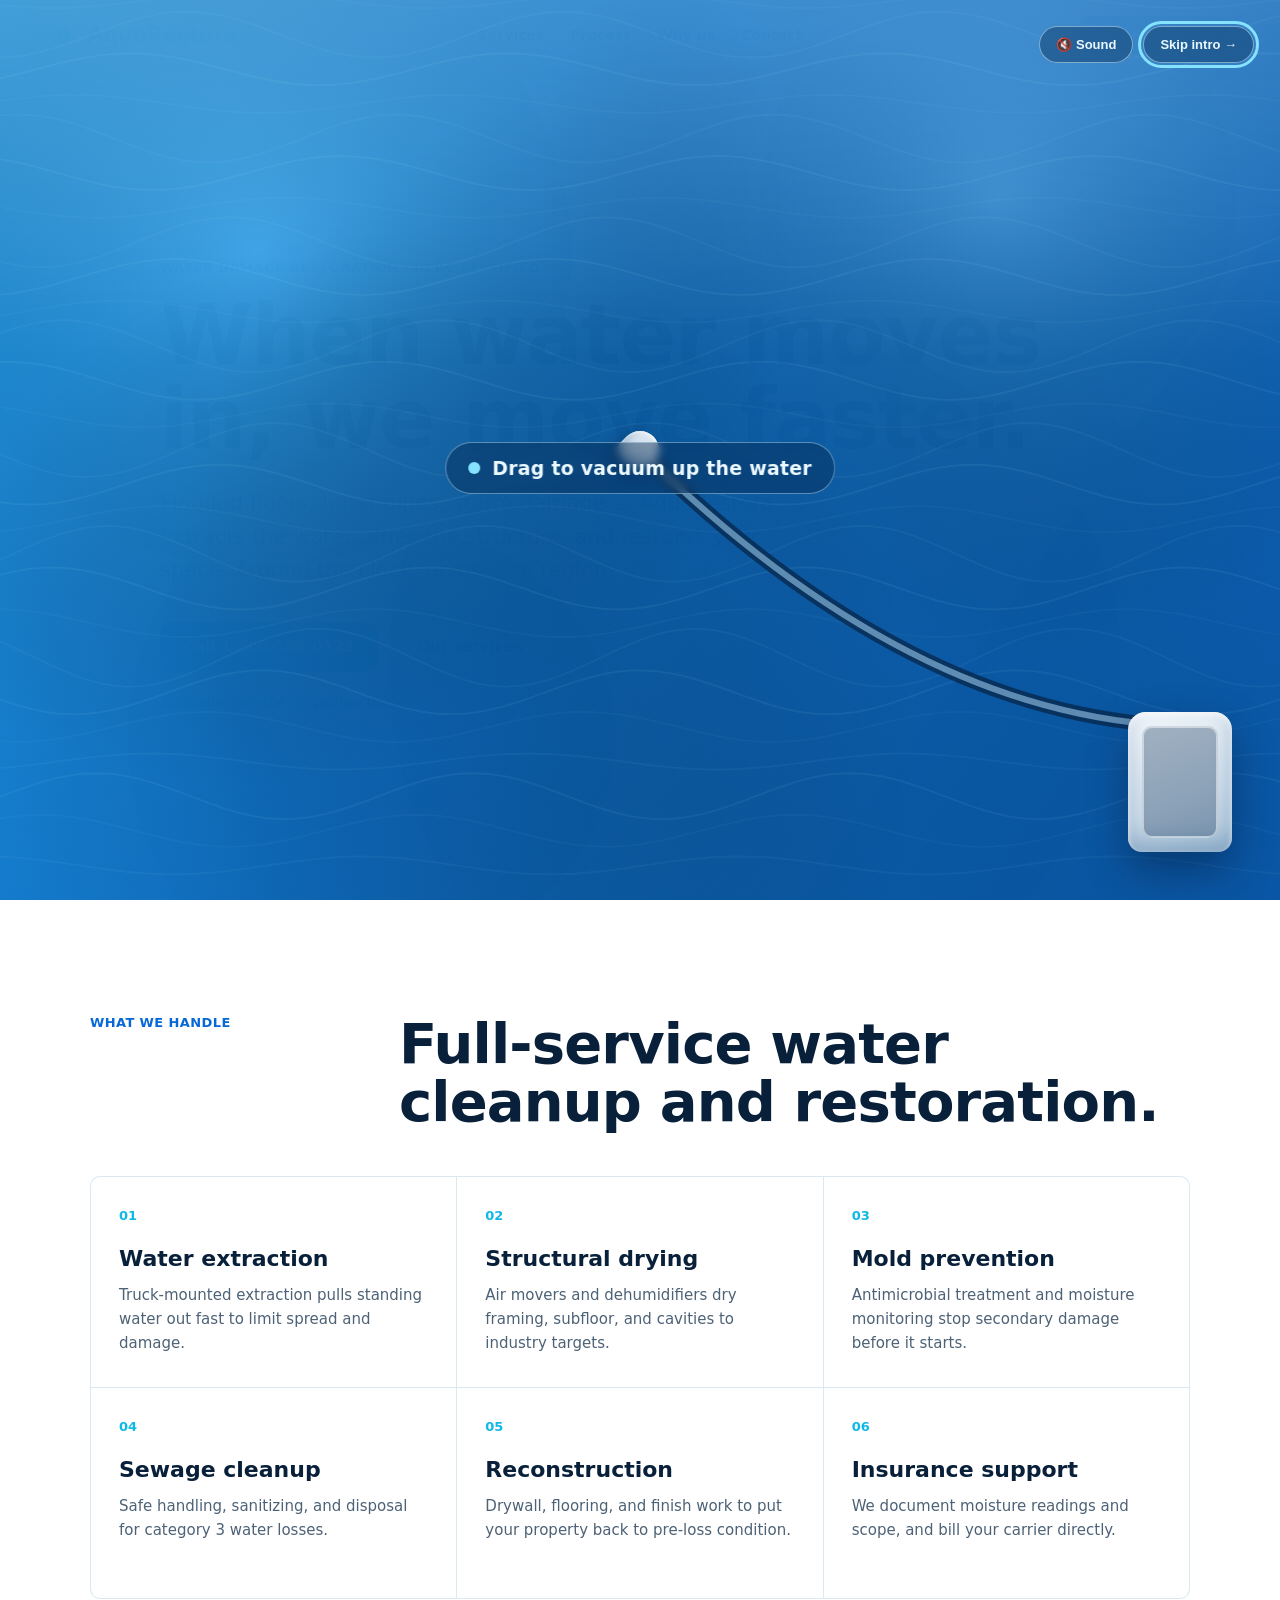
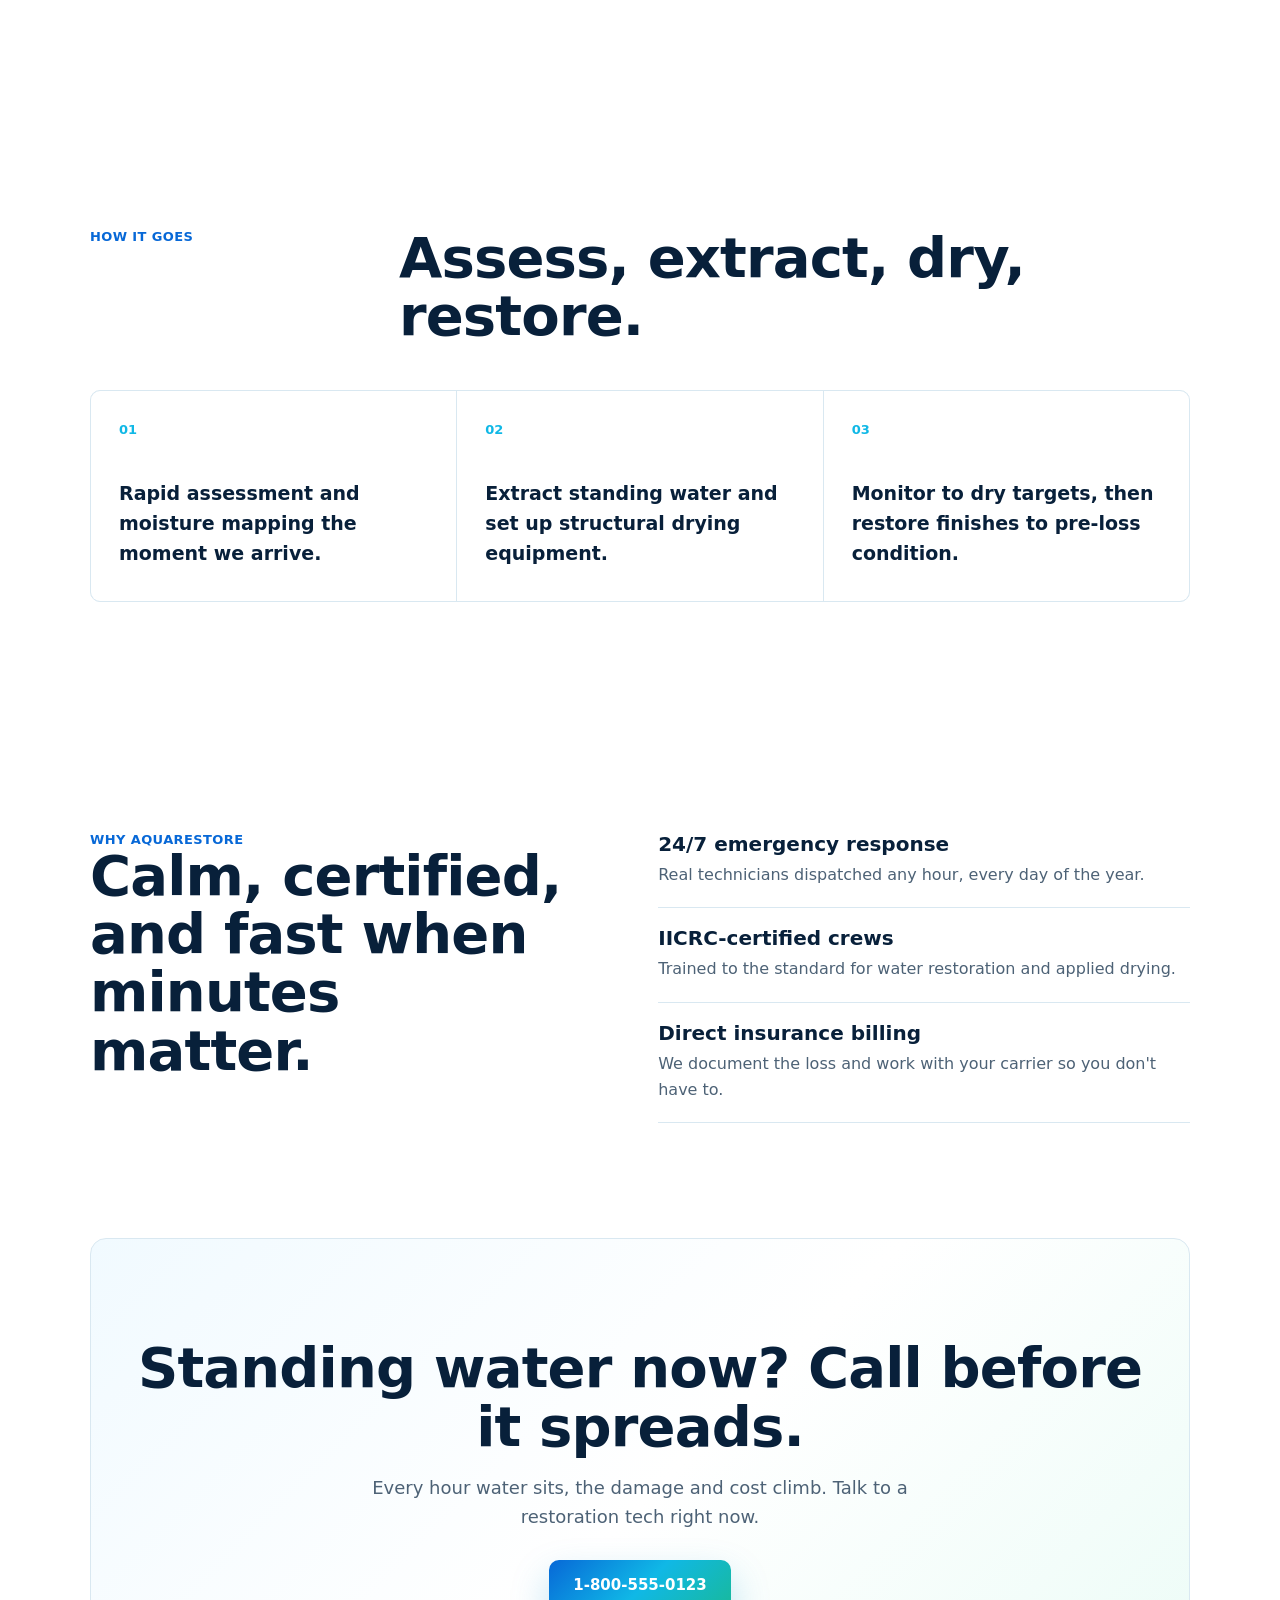
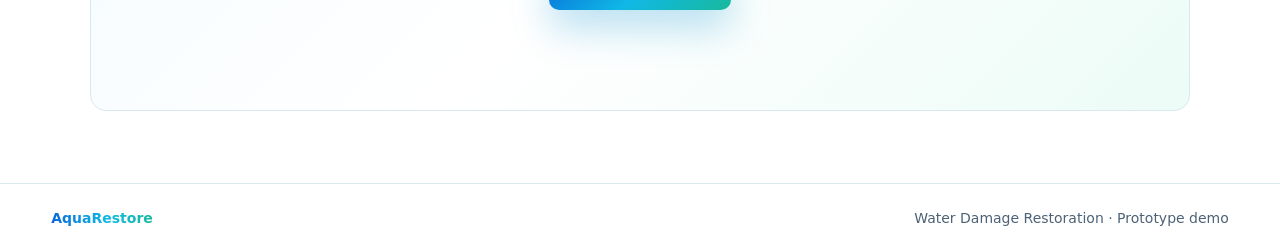
==== prototype/demo.html @ d10b23fa "Add vacuum water-suck intro gate prototype Standalone full-page intro gate for a water restoration s" ====
<!doctype html>
<html lang="en">
  <head>
    <meta charset="utf-8" />
    <meta name="viewport" content="width=device-width, initial-scale=1, viewport-fit=cover" />
    <meta name="description" content="Prototype: drag a wet/dry vacuum to suck the floodwater off the screen and reveal the AquaRestore water damage restoration site." />
    <title>AquaRestore — Vacuum Intro Gate Prototype</title>
    <link rel="icon" href="data:image/svg+xml,%3Csvg xmlns='http://www.w3.org/2000/svg' viewBox='0 0 24 24'%3E%3Cpath d='M12 2.4c4 5 6.6 8.2 6.6 11.4a6.6 6.6 0 0 1-13.2 0C5.4 10.6 8 7.4 12 2.4Z' fill='%2310b8e6'/%3E%3C/svg%3E" />
    <link rel="stylesheet" href="demo.css" />
    <script defer src="demo.js"></script>
  </head>
  <body>
    <!-- ===== Real (dummy) restoration site — always in the DOM beneath the gate ===== -->
    <main class="site" id="site-top">
      <header class="site-header">
        <a class="brand" href="#site-top" aria-label="AquaRestore home">
          <span class="brand-mark" aria-hidden="true">
            <svg viewBox="0 0 24 24" width="26" height="26" role="img" aria-hidden="true">
              <path d="M12 2.4c4 5 6.6 8.2 6.6 11.4a6.6 6.6 0 0 1-13.2 0C5.4 10.6 8 7.4 12 2.4Z" fill="currentColor" />
            </svg>
          </span>
          <span class="brand-name">AquaRestore</span>
        </a>
        <nav aria-label="Primary">
          <a href="#services">Services</a>
          <a href="#process">Process</a>
          <a href="#why">Why us</a>
          <a href="#contact">Contact</a>
        </nav>
        <a class="nav-cta" href="tel:+18005550123">24/7 Emergency</a>
      </header>

      <section class="hero">
        <div class="hero-inner">
          <p class="eyebrow">Water Damage Restoration · IICRC Certified</p>
          <h1>When water moves in, we move faster.</h1>
          <p class="lede">
            Flooded floors, burst pipes, storm damage — AquaRestore extracts the water,
            dries the structure, and restores your space. Around the clock, across the region.
          </p>
          <div class="hero-actions">
            <a class="button primary" href="tel:+18005550123">Call 1-800-555-0123</a>
            <a class="button secondary" href="#services">Our services</a>
          </div>
          <p class="hero-note">Average on-site response under 60 minutes.</p>
        </div>
      </section>

      <section class="section services" id="services">
        <div class="section-heading">
          <p class="section-label">What we handle</p>
          <h2>Full-service water cleanup and restoration.</h2>
        </div>
        <div class="card-grid">
          <article class="card"><span>01</span><h3>Water extraction</h3><p>Truck-mounted extraction pulls standing water out fast to limit spread and damage.</p></article>
          <article class="card"><span>02</span><h3>Structural drying</h3><p>Air movers and dehumidifiers dry framing, subfloor, and cavities to industry targets.</p></article>
          <article class="card"><span>03</span><h3>Mold prevention</h3><p>Antimicrobial treatment and moisture monitoring stop secondary damage before it starts.</p></article>
          <article class="card"><span>04</span><h3>Sewage cleanup</h3><p>Safe handling, sanitizing, and disposal for category 3 water losses.</p></article>
          <article class="card"><span>05</span><h3>Reconstruction</h3><p>Drywall, flooring, and finish work to put your property back to pre-loss condition.</p></article>
          <article class="card"><span>06</span><h3>Insurance support</h3><p>We document moisture readings and scope, and bill your carrier directly.</p></article>
        </div>
      </section>

      <section class="section process" id="process">
        <div class="section-heading">
          <p class="section-label">How it goes</p>
          <h2>Assess, extract, dry, restore.</h2>
        </div>
        <div class="card-grid three">
          <article class="card"><span>01</span><p>Rapid assessment and moisture mapping the moment we arrive.</p></article>
          <article class="card"><span>02</span><p>Extract standing water and set up structural drying equipment.</p></article>
          <article class="card"><span>03</span><p>Monitor to dry targets, then restore finishes to pre-loss condition.</p></article>
        </div>
      </section>

      <section class="section why" id="why">
        <div class="why-inner">
          <div>
            <p class="section-label">Why AquaRestore</p>
            <h2>Calm, certified, and fast when minutes matter.</h2>
          </div>
          <div class="why-list">
            <article><strong>24/7 emergency response</strong><span>Real technicians dispatched any hour, every day of the year.</span></article>
            <article><strong>IICRC-certified crews</strong><span>Trained to the standard for water restoration and applied drying.</span></article>
            <article><strong>Direct insurance billing</strong><span>We document the loss and work with your carrier so you don't have to.</span></article>
          </div>
        </div>
      </section>

      <section class="contact" id="contact">
        <h2>Standing water now? Call before it spreads.</h2>
        <p>Every hour water sits, the damage and cost climb. Talk to a restoration tech right now.</p>
        <a class="button primary" href="tel:+18005550123">1-800-555-0123</a>
      </section>

      <footer class="site-footer">
        <span class="brand-name">AquaRestore</span>
        <span>Water Damage Restoration · Prototype demo</span>
      </footer>
    </main>

    <!-- ===== The intro gate (decorative overlay). Built/managed by demo.js ===== -->
    <div class="gate" data-gate hidden>
      <canvas class="gate-canvas" data-water aria-hidden="true"></canvas>

      <div class="gate-vacuum" data-vacuum aria-hidden="true">
        <div class="vacuum-body">
          <div class="vacuum-tank" data-gauge>
            <span class="vacuum-fill" data-gauge-fill></span>
          </div>
        </div>
      </div>

      <div class="gate-nozzle" data-nozzle aria-hidden="true">
        <span class="nozzle-head"></span>
        <span class="nozzle-glow"></span>
      </div>

      <div class="gate-hint" data-hint aria-hidden="true">
        <span class="hint-pulse"></span>
        Drag to vacuum up the water
      </div>

      <div class="gate-controls">
        <button class="gate-sound" data-sound type="button" aria-pressed="false" aria-label="Enable suction sound">
          <span data-sound-label>🔇 Sound</span>
        </button>
        <button class="gate-skip" data-skip type="button" aria-label="Skip intro and view site">
          Skip intro →
        </button>
      </div>
    </div>
  </body>
</html>
---- prototype/demo.css ----
:root {
  --white: #ffffff;
  --paper: #f5fbfe;
  --ink: #08203a;
  --muted: #4d6276;
  --line: #d9e8f1;
  --blue: #0768d7;
  --cyan: #10b8e6;
  --teal: #18b99b;
  --deep: #053a7c;
  --radius: 10px;
  font-family: Inter, ui-sans-serif, system-ui, -apple-system, BlinkMacSystemFont, "Segoe UI", sans-serif;
}

* {
  box-sizing: border-box;
}

html {
  scroll-behavior: smooth;
}

body {
  margin: 0;
  color: var(--ink);
  background: var(--white);
}

/* When the gate is active, lock the page so the canvas owns all gestures. */
body.gate-active {
  overflow: hidden;
  touch-action: none;
}

/* The H1 is focused programmatically on reveal for screen readers; don't paint
   a focus ring for that (only keyboard users get :focus-visible elsewhere). */
h1[tabindex]:focus {
  outline: none;
}

a {
  color: inherit;
  text-decoration: none;
}

/* ============================ Dummy restoration site ============================ */
.site-header {
  position: sticky;
  top: 0;
  z-index: 10;
  display: grid;
  grid-template-columns: 1fr auto 1fr;
  align-items: center;
  gap: 24px;
  padding: 16px clamp(20px, 4vw, 56px);
  background: rgba(255, 255, 255, 0.9);
  border-bottom: 1px solid var(--line);
  backdrop-filter: blur(16px);
}

.brand {
  display: inline-flex;
  align-items: center;
  gap: 10px;
  width: max-content;
  color: var(--deep);
  font-weight: 820;
  font-size: 21px;
  letter-spacing: -0.01em;
}

.brand-mark {
  display: inline-flex;
  color: var(--cyan);
}

.brand-name {
  background: linear-gradient(90deg, var(--blue), var(--cyan) 55%, var(--teal));
  background-clip: text;
  -webkit-background-clip: text;
  color: transparent;
}

nav {
  display: flex;
  justify-content: center;
  gap: 26px;
  color: #2a3e54;
  font-size: 14px;
  font-weight: 650;
}

nav a {
  position: relative;
  padding: 6px 0;
}

nav a::after {
  position: absolute;
  left: 0;
  bottom: 0;
  width: 100%;
  height: 2px;
  content: "";
  background: linear-gradient(90deg, var(--blue), var(--teal));
  transform: scaleX(0);
  transform-origin: left;
  transition: transform 180ms ease;
}

nav a:hover::after {
  transform: scaleX(1);
}

.nav-cta {
  justify-self: end;
  padding: 11px 16px;
  color: var(--white);
  background: linear-gradient(135deg, var(--blue), var(--teal));
  border-radius: var(--radius);
  font-size: 13px;
  font-weight: 760;
}

.hero {
  min-height: calc(100svh - 70px);
  display: flex;
  align-items: center;
  padding: 60px clamp(20px, 4vw, 56px);
  background:
    radial-gradient(circle at 86% 14%, rgba(16, 184, 230, 0.18), transparent 30%),
    radial-gradient(circle at 6% 90%, rgba(24, 185, 155, 0.14), transparent 34%),
    linear-gradient(135deg, #ffffff 0%, #ffffff 52%, #eafaff 100%);
}

.hero-inner {
  width: min(960px, 100%);
  margin: 0 auto;
}

.eyebrow {
  margin: 0 0 18px;
  color: var(--blue);
  font-size: 13px;
  font-weight: 820;
  letter-spacing: 0.04em;
  text-transform: uppercase;
}

.hero h1 {
  margin: 0;
  font-size: clamp(40px, 7vw, 84px);
  line-height: 1.0;
  letter-spacing: -0.02em;
}

.lede {
  max-width: 660px;
  margin: 26px 0 0;
  color: var(--muted);
  font-size: clamp(17px, 2.2vw, 21px);
  line-height: 1.6;
}

.hero-actions {
  display: flex;
  flex-wrap: wrap;
  gap: 14px;
  margin-top: 34px;
}

.hero-note {
  margin: 22px 0 0;
  color: var(--teal);
  font-size: 14px;
  font-weight: 760;
}

.button {
  display: inline-flex;
  align-items: center;
  justify-content: center;
  min-height: 50px;
  padding: 14px 24px;
  border-radius: var(--radius);
  font-size: 15px;
  font-weight: 780;
  transition: transform 180ms ease, box-shadow 180ms ease;
}

.button:hover {
  transform: translateY(-2px);
}

.button.primary {
  color: var(--white);
  background: linear-gradient(135deg, var(--blue), var(--cyan) 52%, var(--teal));
  box-shadow: 0 18px 38px rgba(12, 145, 208, 0.28);
}

.button.secondary {
  color: var(--deep);
  background: var(--white);
  border: 1px solid var(--line);
}

.section {
  width: min(1100px, calc(100% - 40px));
  margin: 0 auto;
  padding: clamp(70px, 9vw, 120px) 0;
}

.section-heading {
  display: grid;
  grid-template-columns: 0.34fr 1fr;
  gap: 40px;
  align-items: start;
  margin-bottom: 44px;
}

.section-label {
  margin: 0;
  color: var(--blue);
  font-size: 13px;
  font-weight: 820;
  text-transform: uppercase;
  letter-spacing: 0.03em;
}

.section-heading h2,
.why h2,
.contact h2 {
  margin: 0;
  font-size: clamp(30px, 4.6vw, 56px);
  line-height: 1.04;
  letter-spacing: -0.015em;
}

.card-grid {
  display: grid;
  grid-template-columns: repeat(3, 1fr);
  gap: 1px;
  background: var(--line);
  border: 1px solid var(--line);
  border-radius: var(--radius);
  overflow: hidden;
}

.card {
  min-height: 210px;
  padding: 28px;
  background: var(--white);
  transition: background 180ms ease;
}

.card:hover {
  background: var(--paper);
}

.card span {
  color: var(--cyan);
  font-size: 13px;
  font-weight: 840;
}

.card h3 {
  margin: 22px 0 12px;
  font-size: 22px;
}

.card p {
  margin: 0;
  color: var(--muted);
  font-size: 15px;
  line-height: 1.6;
}

.card-grid.three .card p {
  margin-top: 40px;
  font-size: 19px;
  font-weight: 600;
  color: var(--ink);
}

.why-inner {
  display: grid;
  grid-template-columns: 0.9fr 1fr;
  gap: clamp(36px, 7vw, 90px);
  align-items: start;
}

.why-list {
  display: grid;
  gap: 18px;
}

.why-list article {
  padding-bottom: 20px;
  border-bottom: 1px solid var(--line);
}

.why-list strong {
  display: block;
  margin-bottom: 6px;
  font-size: 20px;
}

.why-list span {
  color: var(--muted);
  font-size: 16px;
  line-height: 1.6;
}

.contact {
  width: min(1100px, calc(100% - 40px));
  margin: 0 auto 72px;
  display: grid;
  place-items: center;
  text-align: center;
  padding: clamp(64px, 8vw, 100px) 28px;
  background: linear-gradient(135deg, #f1faff, #ffffff 52%, #ecfcf7);
  border: 1px solid var(--line);
  border-radius: 16px;
}

.contact p {
  max-width: 560px;
  margin: 18px 0 28px;
  color: var(--muted);
  font-size: 18px;
  line-height: 1.6;
}

.site-footer {
  display: flex;
  justify-content: space-between;
  gap: 16px;
  padding: 26px clamp(20px, 4vw, 56px);
  border-top: 1px solid var(--line);
  color: var(--muted);
  font-size: 14px;
}

.site-footer .brand-name {
  font-weight: 820;
}

/* ================================ The intro gate ================================ */
.gate {
  position: fixed;
  inset: 0;
  z-index: 9999;
  overflow: hidden;
  cursor: none;
  /* Transparent: the canvas paints all the water, and erased areas must
     reveal the real site beneath — not a gate-coloured backdrop. */
  background: transparent;
  touch-action: none;
  overscroll-behavior: contain;
  -webkit-user-select: none;
  user-select: none;
  transition: opacity 520ms ease;
}

.gate[hidden] {
  display: none;
}

.gate.is-fading {
  opacity: 0;
  pointer-events: none;
}

.gate-canvas {
  position: absolute;
  inset: 0;
  width: 100%;
  height: 100%;
  display: block;
}

/* Corner vacuum unit the hose connects back to. */
.gate-vacuum {
  position: absolute;
  right: clamp(16px, 4vw, 48px);
  bottom: clamp(16px, 4vw, 48px);
  z-index: 2;
  pointer-events: none;
}

.vacuum-body {
  width: clamp(74px, 12vw, 104px);
  height: clamp(96px, 16vw, 140px);
  border-radius: 18px 18px 14px 14px;
  background: linear-gradient(160deg, #f2f7fb 0%, #cdddea 60%, #aac4d8 100%);
  box-shadow:
    inset 0 3px 6px rgba(255, 255, 255, 0.7),
    inset 0 -10px 20px rgba(5, 58, 124, 0.25),
    0 18px 40px rgba(3, 25, 55, 0.45);
  display: grid;
  place-items: center;
  padding: 14px;
}

.vacuum-tank {
  position: relative;
  width: 100%;
  height: 100%;
  border-radius: 10px;
  background: rgba(5, 40, 80, 0.32);
  box-shadow: inset 0 0 0 2px rgba(255, 255, 255, 0.5);
  overflow: hidden;
}

.vacuum-fill {
  position: absolute;
  left: 0;
  right: 0;
  bottom: 0;
  height: 0%;
  background: linear-gradient(180deg, #29c6ef, #0a78d8 70%, #0660b8);
  box-shadow: inset 0 4px 8px rgba(255, 255, 255, 0.35);
  transition: height 200ms ease;
}

.vacuum-fill::before {
  content: "";
  position: absolute;
  inset: 0 0 auto 0;
  height: 7px;
  background: rgba(220, 248, 255, 0.85);
  filter: blur(1px);
}

/* The draggable vacuum nozzle that follows the pointer. */
.gate-nozzle {
  position: absolute;
  left: 0;
  top: 0;
  z-index: 3;
  width: 0;
  height: 0;
  pointer-events: none;
  will-change: transform;
}

.nozzle-head {
  position: absolute;
  left: -19px;
  top: -19px;
  width: 38px;
  height: 38px;
  border-radius: 50% 50% 50% 12px;
  transform: rotate(45deg);
  background: linear-gradient(150deg, #f4f9fd 0%, #c2d6e6 55%, #8fb1cc 100%);
  box-shadow:
    inset 0 2px 4px rgba(255, 255, 255, 0.8),
    inset 0 -6px 12px rgba(5, 58, 124, 0.4),
    0 8px 18px rgba(3, 25, 55, 0.45);
}

.nozzle-glow {
  position: absolute;
  left: -34px;
  top: -34px;
  width: 68px;
  height: 68px;
  border-radius: 50%;
  background: radial-gradient(circle, rgba(135, 226, 255, 0.55), rgba(135, 226, 255, 0) 70%);
  opacity: 0;
  transition: opacity 160ms ease;
}

.gate.is-suction .nozzle-glow {
  opacity: 1;
}

/* First-run hint. */
.gate-hint {
  position: absolute;
  left: 50%;
  top: 52%;
  z-index: 3;
  transform: translate(-50%, -50%);
  display: inline-flex;
  align-items: center;
  gap: 12px;
  padding: 14px 22px;
  border-radius: 999px;
  background: rgba(4, 36, 74, 0.42);
  border: 1px solid rgba(190, 232, 255, 0.45);
  color: #eaf8ff;
  font-size: clamp(15px, 2.4vw, 19px);
  font-weight: 720;
  letter-spacing: 0.01em;
  backdrop-filter: blur(4px);
  pointer-events: none;
  transition: opacity 320ms ease, transform 320ms ease;
}

.gate.is-engaged .gate-hint {
  opacity: 0;
  transform: translate(-50%, -50%) scale(0.96);
}

.hint-pulse {
  width: 12px;
  height: 12px;
  border-radius: 50%;
  background: #87e2ff;
  box-shadow: 0 0 0 0 rgba(135, 226, 255, 0.7);
  animation: hintPulse 1.6s ease-out infinite;
}

@keyframes hintPulse {
  0% { box-shadow: 0 0 0 0 rgba(135, 226, 255, 0.6); }
  70% { box-shadow: 0 0 0 14px rgba(135, 226, 255, 0); }
  100% { box-shadow: 0 0 0 0 rgba(135, 226, 255, 0); }
}

.gate-controls {
  position: absolute;
  top: clamp(14px, 3vw, 26px);
  right: clamp(14px, 3vw, 26px);
  z-index: 5;
  display: flex;
  gap: 10px;
}

.gate-skip,
.gate-sound {
  cursor: pointer;
  padding: 10px 16px;
  border-radius: 999px;
  border: 1px solid rgba(220, 244, 255, 0.5);
  background: rgba(6, 40, 80, 0.4);
  color: #eaf8ff;
  font-size: 13px;
  font-weight: 740;
  backdrop-filter: blur(6px);
  transition: background 160ms ease, transform 160ms ease;
}

.gate-skip:hover,
.gate-sound:hover {
  background: rgba(6, 40, 80, 0.7);
  transform: translateY(-1px);
}

.gate-skip:focus-visible,
.gate-sound:focus-visible {
  outline: 3px solid #87e2ff;
  outline-offset: 2px;
}

/* ============================ Responsive / motion ============================ */
@media (max-width: 920px) {
  .site-header {
    grid-template-columns: 1fr auto;
  }
  nav {
    display: none;
  }
  .section-heading,
  .why-inner {
    grid-template-columns: 1fr;
  }
  .card-grid,
  .card-grid.three {
    grid-template-columns: 1fr;
  }
}

@media (max-width: 620px) {
  .nav-cta {
    padding: 9px 13px;
  }
  .button {
    width: 100%;
  }
  .site-footer {
    flex-direction: column;
  }
}

/* Users who prefer reduced motion never see the game — JS short-circuits to reveal.
   This block is a belt-and-suspenders fallback if JS is disabled too. */
@media (prefers-reduced-motion: reduce) {
  html {
    scroll-behavior: auto;
  }
  .gate {
    display: none !important;
  }
  body.gate-active {
    overflow: auto;
    touch-action: auto;
  }
}
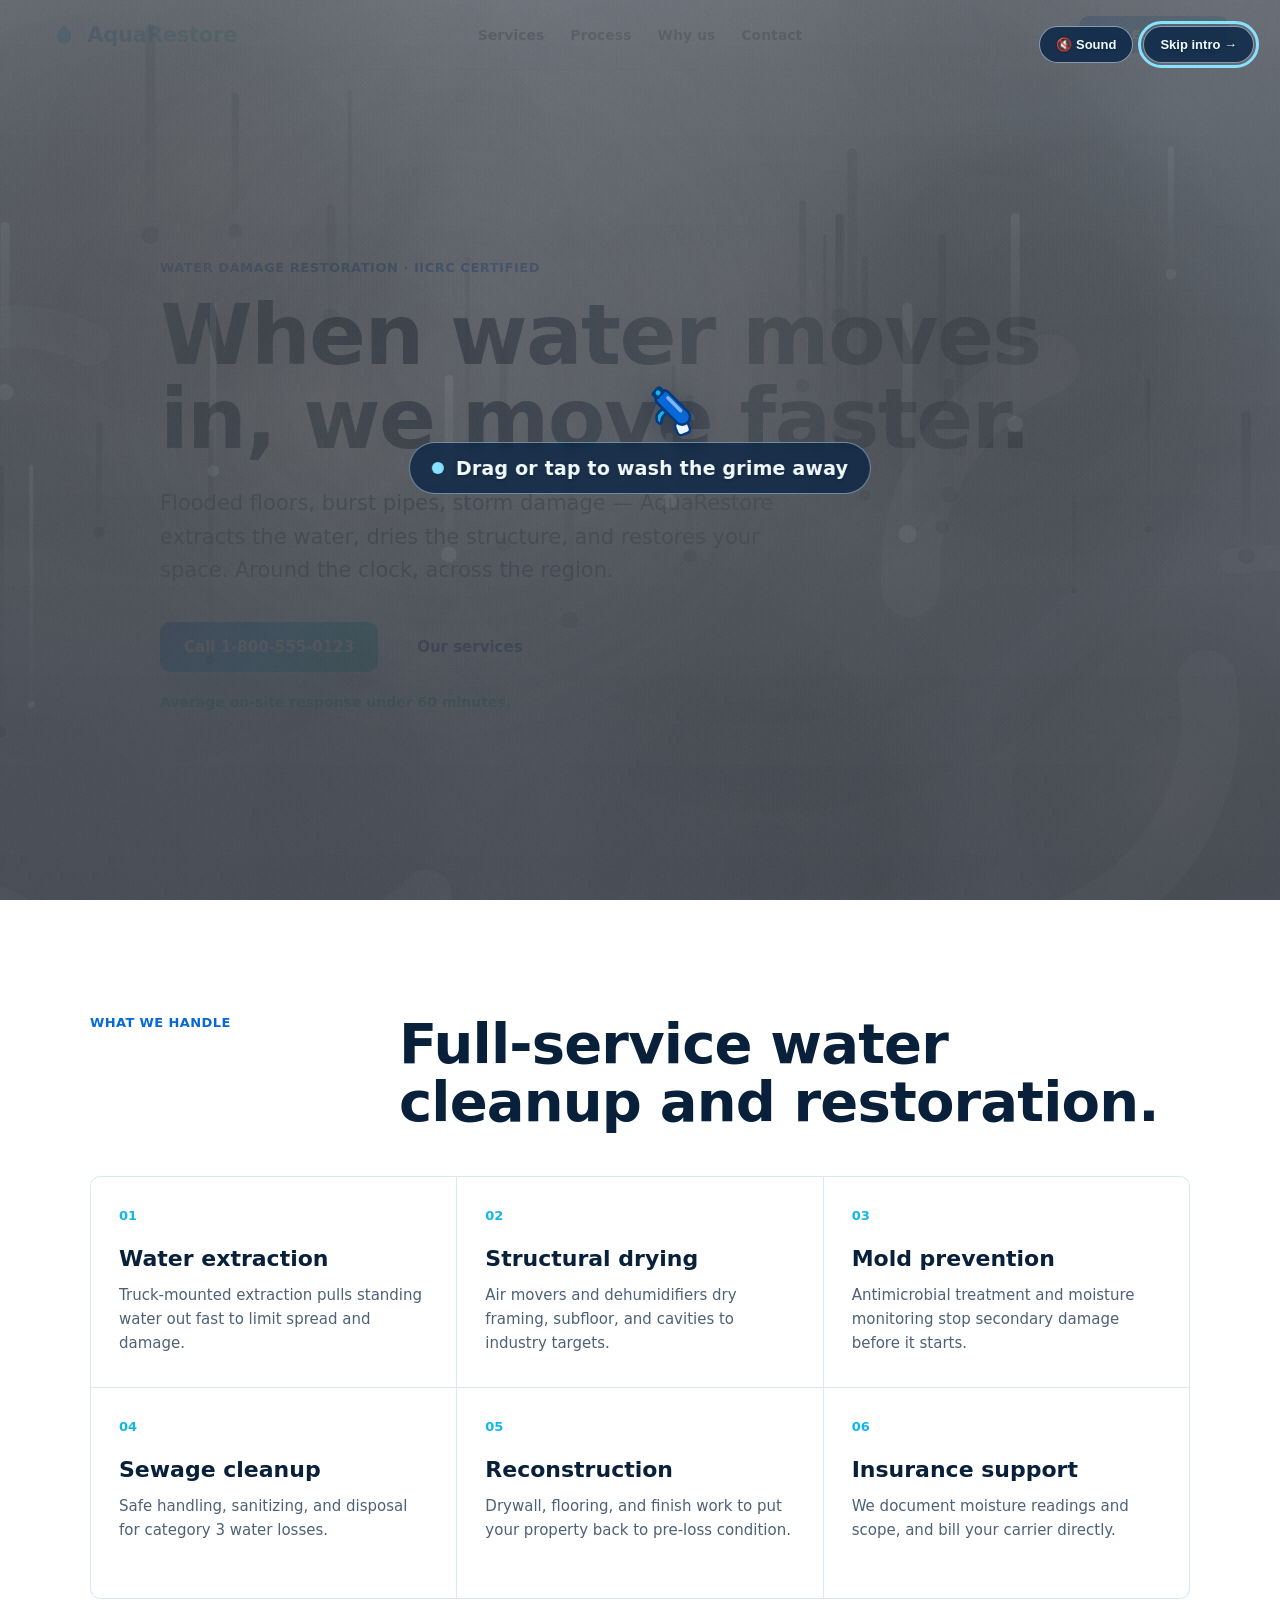
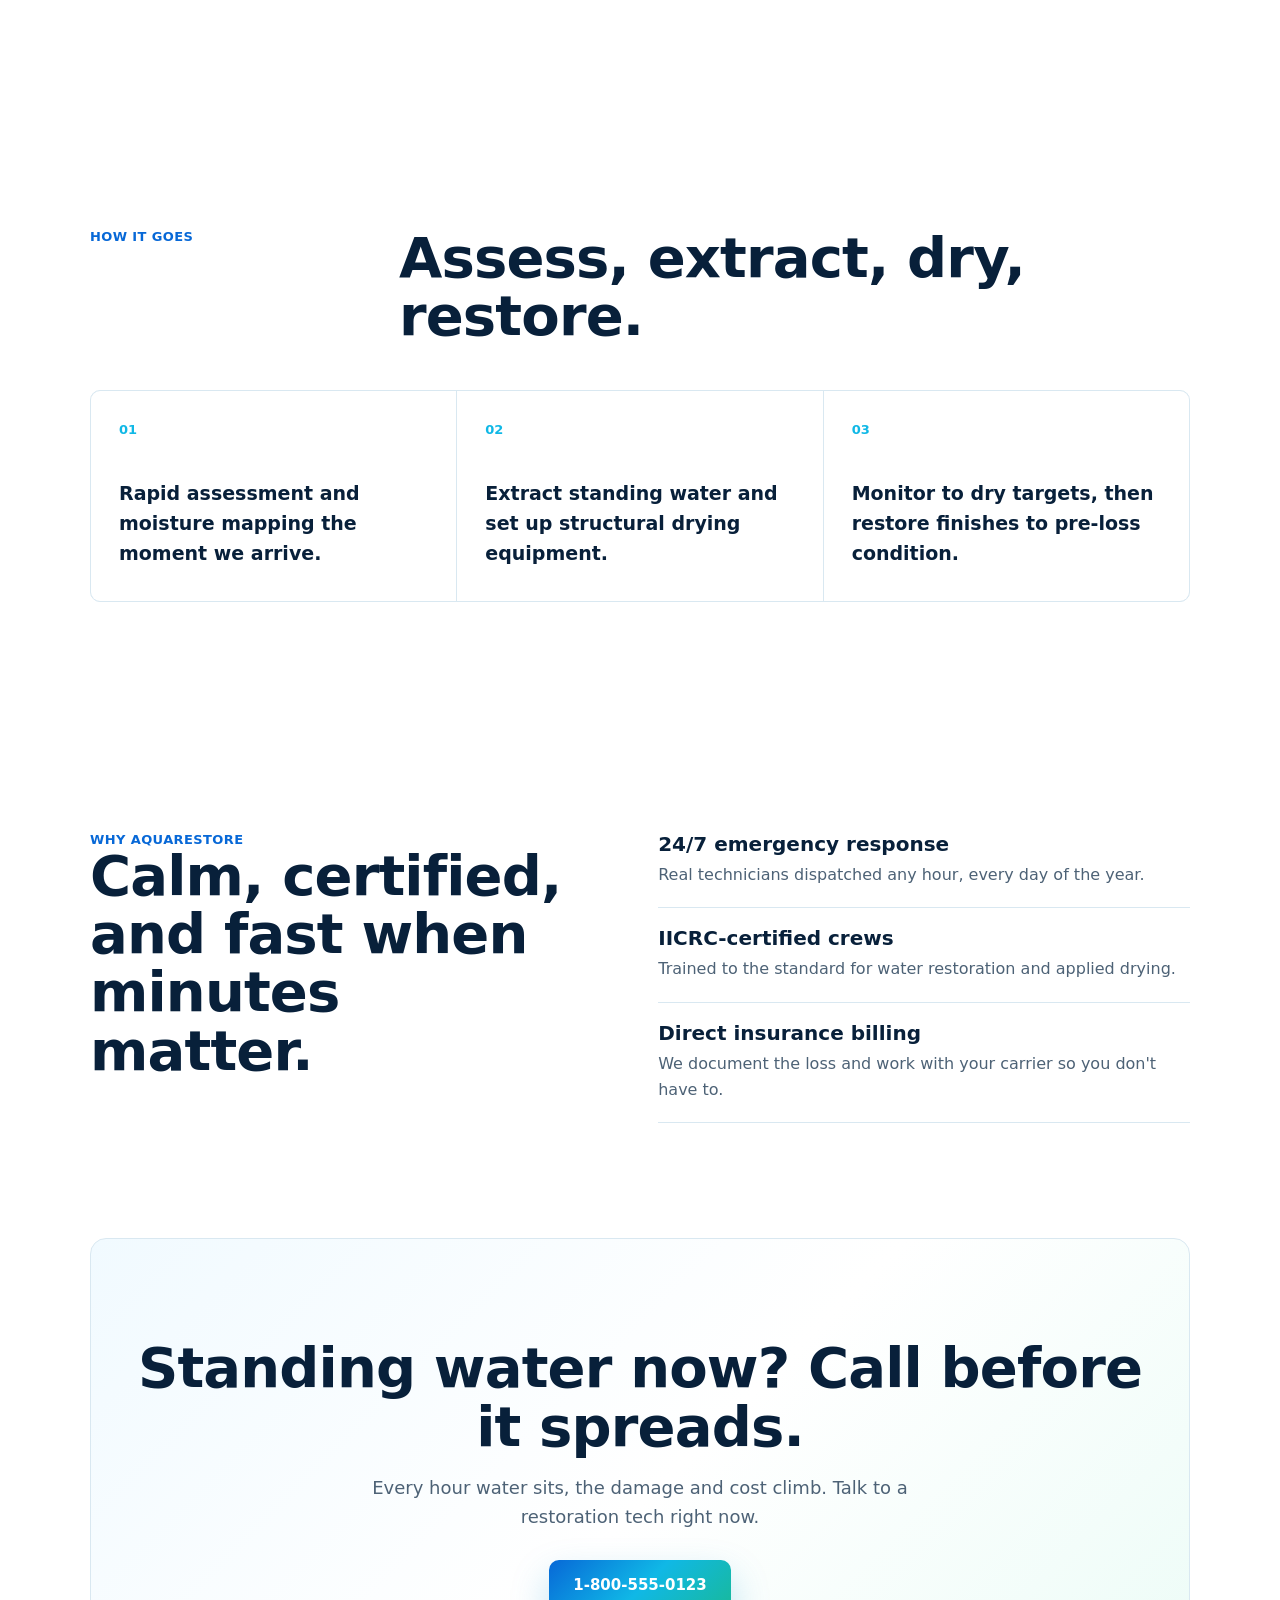
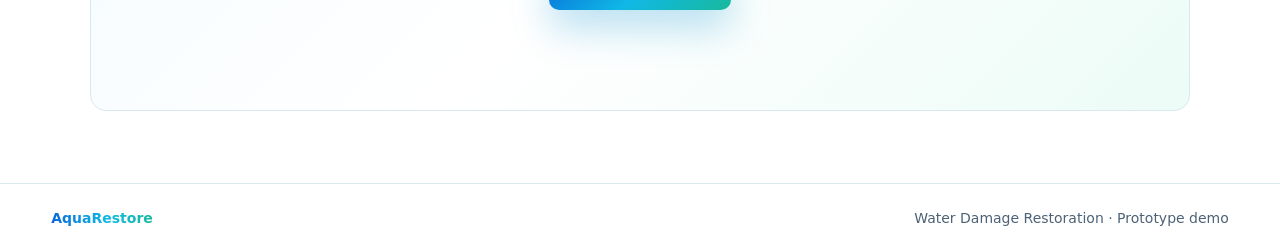
==== commit fc7852a3: "Redesign gate: PowerWash-style grime cleaning with spray nozzle Replaces the vacuum/hose/tank design" ====
--- a/prototype/demo.html
+++ b/prototype/demo.html
@@ -3,8 +3,8 @@
   <head>
     <meta charset="utf-8" />
     <meta name="viewport" content="width=device-width, initial-scale=1, viewport-fit=cover" />
-    <meta name="description" content="Prototype: drag a wet/dry vacuum to suck the floodwater off the screen and reveal the AquaRestore water damage restoration site." />
-    <title>AquaRestore — Vacuum Intro Gate Prototype</title>
+    <meta name="description" content="Prototype: spray away the grimy water film covering the screen to reveal the AquaRestore water damage restoration site." />
+    <title>AquaRestore — Wash-the-Grime Intro Prototype</title>
     <link rel="icon" href="data:image/svg+xml,%3Csvg xmlns='http://www.w3.org/2000/svg' viewBox='0 0 24 24'%3E%3Cpath d='M12 2.4c4 5 6.6 8.2 6.6 11.4a6.6 6.6 0 0 1-13.2 0C5.4 10.6 8 7.4 12 2.4Z' fill='%2310b8e6'/%3E%3C/svg%3E" />
     <link rel="stylesheet" href="demo.css" />
     <script defer src="demo.js"></script>
@@ -103,26 +103,41 @@
     <div class="gate" data-gate hidden>
       <canvas class="gate-canvas" data-water aria-hidden="true"></canvas>
 
-      <div class="gate-vacuum" data-vacuum aria-hidden="true">
-        <div class="vacuum-body">
-          <div class="vacuum-tank" data-gauge>
-            <span class="vacuum-fill" data-gauge-fill></span>
-          </div>
-        </div>
+      <div class="gate-progress" aria-hidden="true">
+        <span class="gate-progress-fill" data-progress-fill></span>
       </div>
 
       <div class="gate-nozzle" data-nozzle aria-hidden="true">
-        <span class="nozzle-head"></span>
-        <span class="nozzle-glow"></span>
+        <span class="nozzle-inner">
+          <!-- Flat cartoon spray nozzle, tip aiming down-left at the contact point. -->
+          <svg viewBox="0 0 64 64" width="58" height="58" aria-hidden="true">
+            <g transform="rotate(45 32 32)">
+              <!-- neck stub implying the bottle behind the head -->
+              <rect x="41" y="33" width="13" height="13" rx="4" transform="rotate(24 47 39)"
+                    fill="#eaf6ff" stroke="#053a7c" stroke-width="2.5" />
+              <!-- sprayer head/body -->
+              <path d="M13 25 h27 a7 7 0 0 1 7 7 v1 a7 7 0 0 1 -7 7 H13 a5.5 5.5 0 0 1 -5.5 -5.5 v-4 A5.5 5.5 0 0 1 13 25 Z"
+                    fill="#0768d7" stroke="#053a7c" stroke-width="2.5" stroke-linejoin="round" />
+              <!-- tip cap + aperture -->
+              <rect x="2" y="26.5" width="9" height="12" rx="3" fill="#053a7c" />
+              <circle cx="6.5" cy="32.5" r="2.4" fill="#10b8e6" />
+              <!-- trigger -->
+              <path d="M21 40.5 q-2.5 8.5 4 12 q3.5 1.5 4.5 -1.5 q-4.5 -4 -3.5 -10.5 Z"
+                    fill="#10b8e6" stroke="#053a7c" stroke-width="2.5" stroke-linejoin="round" />
+              <!-- gloss strip -->
+              <rect x="15" y="27.5" width="21" height="3.4" rx="1.7" fill="#ffffff" opacity="0.5" />
+            </g>
+          </svg>
+        </span>
       </div>
 
       <div class="gate-hint" data-hint aria-hidden="true">
         <span class="hint-pulse"></span>
-        Drag to vacuum up the water
+        Drag or tap to wash the grime away
       </div>
 
       <div class="gate-controls">
-        <button class="gate-sound" data-sound type="button" aria-pressed="false" aria-label="Enable suction sound">
+        <button class="gate-sound" data-sound type="button" aria-pressed="false" aria-label="Enable spray sound">
           <span data-sound-label>🔇 Sound</span>
         </button>
         <button class="gate-skip" data-skip type="button" aria-label="Skip intro and view site">
--- a/prototype/demo.css
+++ b/prototype/demo.css
@@ -377,62 +377,35 @@
   width: 100%;
   height: 100%;
   display: block;
-}
-
-/* Corner vacuum unit the hose connects back to. */
-.gate-vacuum {
-  position: absolute;
-  right: clamp(16px, 4vw, 48px);
-  bottom: clamp(16px, 4vw, 48px);
-  z-index: 2;
+  /* Own all touch gestures directly on the element receiving pointer events. */
+  touch-action: none;
+}
+
+/* Hairline progress bar — the only progress chrome on the gate. */
+.gate-progress {
+  position: absolute;
+  top: 0;
+  left: 0;
+  right: 0;
+  height: 3px;
+  z-index: 6;
   pointer-events: none;
 }
 
-.vacuum-body {
-  width: clamp(74px, 12vw, 104px);
-  height: clamp(96px, 16vw, 140px);
-  border-radius: 18px 18px 14px 14px;
-  background: linear-gradient(160deg, #f2f7fb 0%, #cdddea 60%, #aac4d8 100%);
-  box-shadow:
-    inset 0 3px 6px rgba(255, 255, 255, 0.7),
-    inset 0 -10px 20px rgba(5, 58, 124, 0.25),
-    0 18px 40px rgba(3, 25, 55, 0.45);
-  display: grid;
-  place-items: center;
-  padding: 14px;
-}
-
-.vacuum-tank {
-  position: relative;
+.gate-progress-fill {
+  display: block;
   width: 100%;
   height: 100%;
-  border-radius: 10px;
-  background: rgba(5, 40, 80, 0.32);
-  box-shadow: inset 0 0 0 2px rgba(255, 255, 255, 0.5);
-  overflow: hidden;
-}
-
-.vacuum-fill {
-  position: absolute;
-  left: 0;
-  right: 0;
-  bottom: 0;
-  height: 0%;
-  background: linear-gradient(180deg, #29c6ef, #0a78d8 70%, #0660b8);
-  box-shadow: inset 0 4px 8px rgba(255, 255, 255, 0.35);
-  transition: height 200ms ease;
-}
-
-.vacuum-fill::before {
-  content: "";
-  position: absolute;
-  inset: 0 0 auto 0;
-  height: 7px;
-  background: rgba(220, 248, 255, 0.85);
-  filter: blur(1px);
-}
-
-/* The draggable vacuum nozzle that follows the pointer. */
+  transform: scaleX(0);
+  transform-origin: left;
+  background: linear-gradient(90deg, var(--blue), var(--cyan) 55%, var(--teal));
+  box-shadow: 0 1px 0 rgba(0, 0, 0, 0.15);
+  transition: transform 220ms ease;
+}
+
+/* The spray nozzle that follows the pointer. The outer element carries the JS
+   translate/lean; the inner wrapper carries CSS idle/press animations so the
+   two transforms never fight. */
 .gate-nozzle {
   position: absolute;
   left: 0;
@@ -444,35 +417,48 @@
   will-change: transform;
 }
 
-.nozzle-head {
-  position: absolute;
-  left: -19px;
-  top: -19px;
-  width: 38px;
-  height: 38px;
-  border-radius: 50% 50% 50% 12px;
-  transform: rotate(45deg);
-  background: linear-gradient(150deg, #f4f9fd 0%, #c2d6e6 55%, #8fb1cc 100%);
-  box-shadow:
-    inset 0 2px 4px rgba(255, 255, 255, 0.8),
-    inset 0 -6px 12px rgba(5, 58, 124, 0.4),
-    0 8px 18px rgba(3, 25, 55, 0.45);
-}
-
-.nozzle-glow {
-  position: absolute;
-  left: -34px;
-  top: -34px;
-  width: 68px;
-  height: 68px;
-  border-radius: 50%;
-  background: radial-gradient(circle, rgba(135, 226, 255, 0.55), rgba(135, 226, 255, 0) 70%);
-  opacity: 0;
-  transition: opacity 160ms ease;
-}
-
-.gate.is-suction .nozzle-glow {
-  opacity: 1;
+.nozzle-inner {
+  position: absolute;
+  display: block;
+  width: 66px;
+  height: 66px;
+  /* Position the SVG so the sprayer TIP lands ~(+18px, -22px) from the pointer:
+     the tool floats up-right of the finger and sprays down-left at the surface. */
+  left: 4px;
+  top: -72px;
+  filter: drop-shadow(0 6px 14px rgba(3, 25, 55, 0.4));
+  transition: transform 90ms ease;
+}
+
+.nozzle-inner svg {
+  display: block;
+  width: 100%;
+  height: 100%;
+}
+
+/* Idle: a gentle inviting bob while nobody has touched yet. */
+.gate:not(.is-engaged) .nozzle-inner {
+  animation: nozzleBob 2.2s ease-in-out infinite;
+}
+
+@keyframes nozzleBob {
+  0%, 100% { transform: translateY(0) rotate(0deg); }
+  50% { transform: translateY(-4px) rotate(-3deg); }
+}
+
+/* Pressed: tilt into the surface while spraying. */
+.gate.is-spraying .nozzle-inner {
+  transform: rotate(-6deg) translate(-1px, 1px) scale(1.06);
+}
+
+/* Tap: one-shot recoil kick. */
+.gate .nozzle-inner.is-burst {
+  animation: nozzleRecoil 250ms ease-out;
+}
+
+@keyframes nozzleRecoil {
+  0% { transform: rotate(-12deg) translate(-3px, 2px) scale(1.1); }
+  100% { transform: rotate(0deg) translate(0, 0) scale(1); }
 }
 
 /* First-run hint. */
@@ -487,12 +473,13 @@
   gap: 12px;
   padding: 14px 22px;
   border-radius: 999px;
-  background: rgba(4, 36, 74, 0.42);
-  border: 1px solid rgba(190, 232, 255, 0.45);
-  color: #eaf8ff;
+  background: rgba(4, 32, 66, 0.72);
+  border: 1px solid rgba(190, 232, 255, 0.5);
+  color: #f1fbff;
   font-size: clamp(15px, 2.4vw, 19px);
   font-weight: 720;
   letter-spacing: 0.01em;
+  text-shadow: 0 1px 3px rgba(0, 20, 45, 0.55);
   backdrop-filter: blur(4px);
   pointer-events: none;
   transition: opacity 320ms ease, transform 320ms ease;
@@ -532,18 +519,19 @@
   cursor: pointer;
   padding: 10px 16px;
   border-radius: 999px;
-  border: 1px solid rgba(220, 244, 255, 0.5);
-  background: rgba(6, 40, 80, 0.4);
-  color: #eaf8ff;
+  border: 1px solid rgba(220, 244, 255, 0.55);
+  background: rgba(5, 34, 68, 0.78);
+  color: #f1fbff;
   font-size: 13px;
   font-weight: 740;
+  text-shadow: 0 1px 2px rgba(0, 20, 45, 0.5);
   backdrop-filter: blur(6px);
   transition: background 160ms ease, transform 160ms ease;
 }
 
 .gate-skip:hover,
 .gate-sound:hover {
-  background: rgba(6, 40, 80, 0.7);
+  background: rgba(5, 34, 68, 0.92);
   transform: translateY(-1px);
 }
 
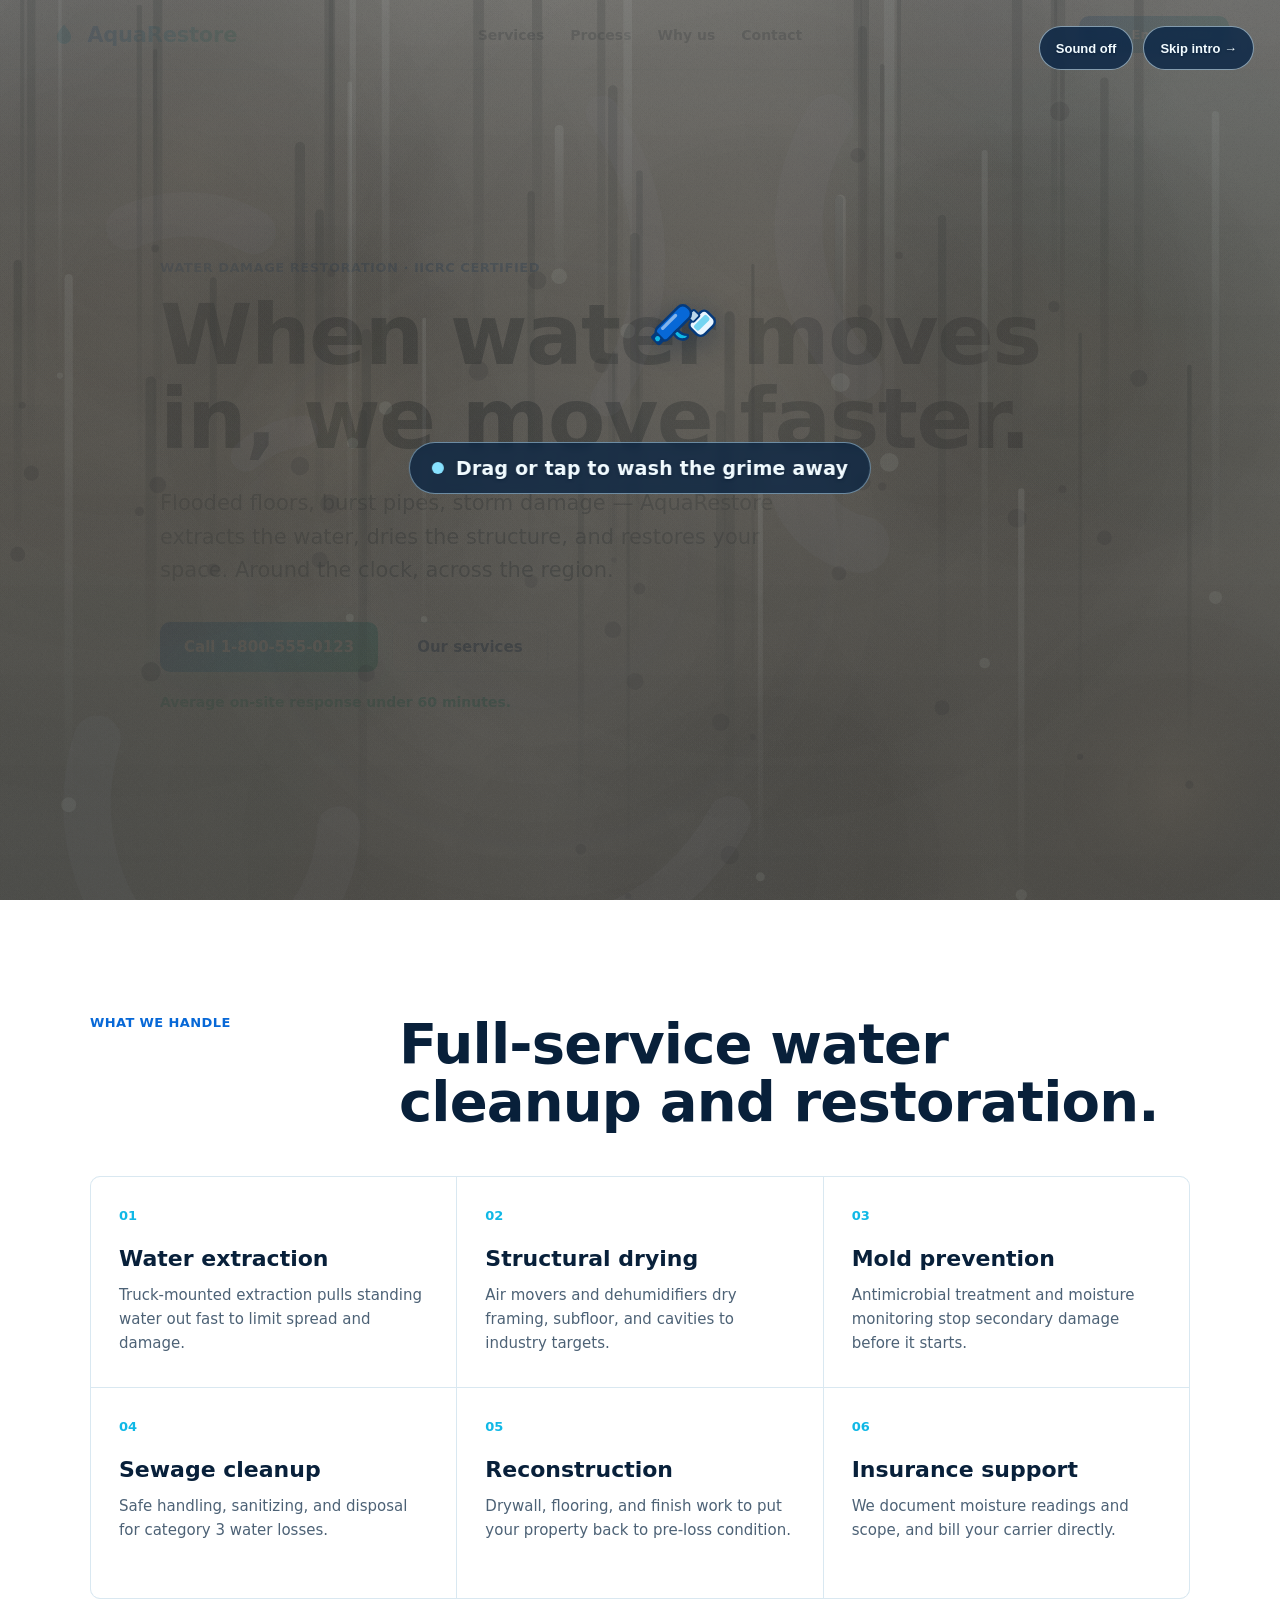
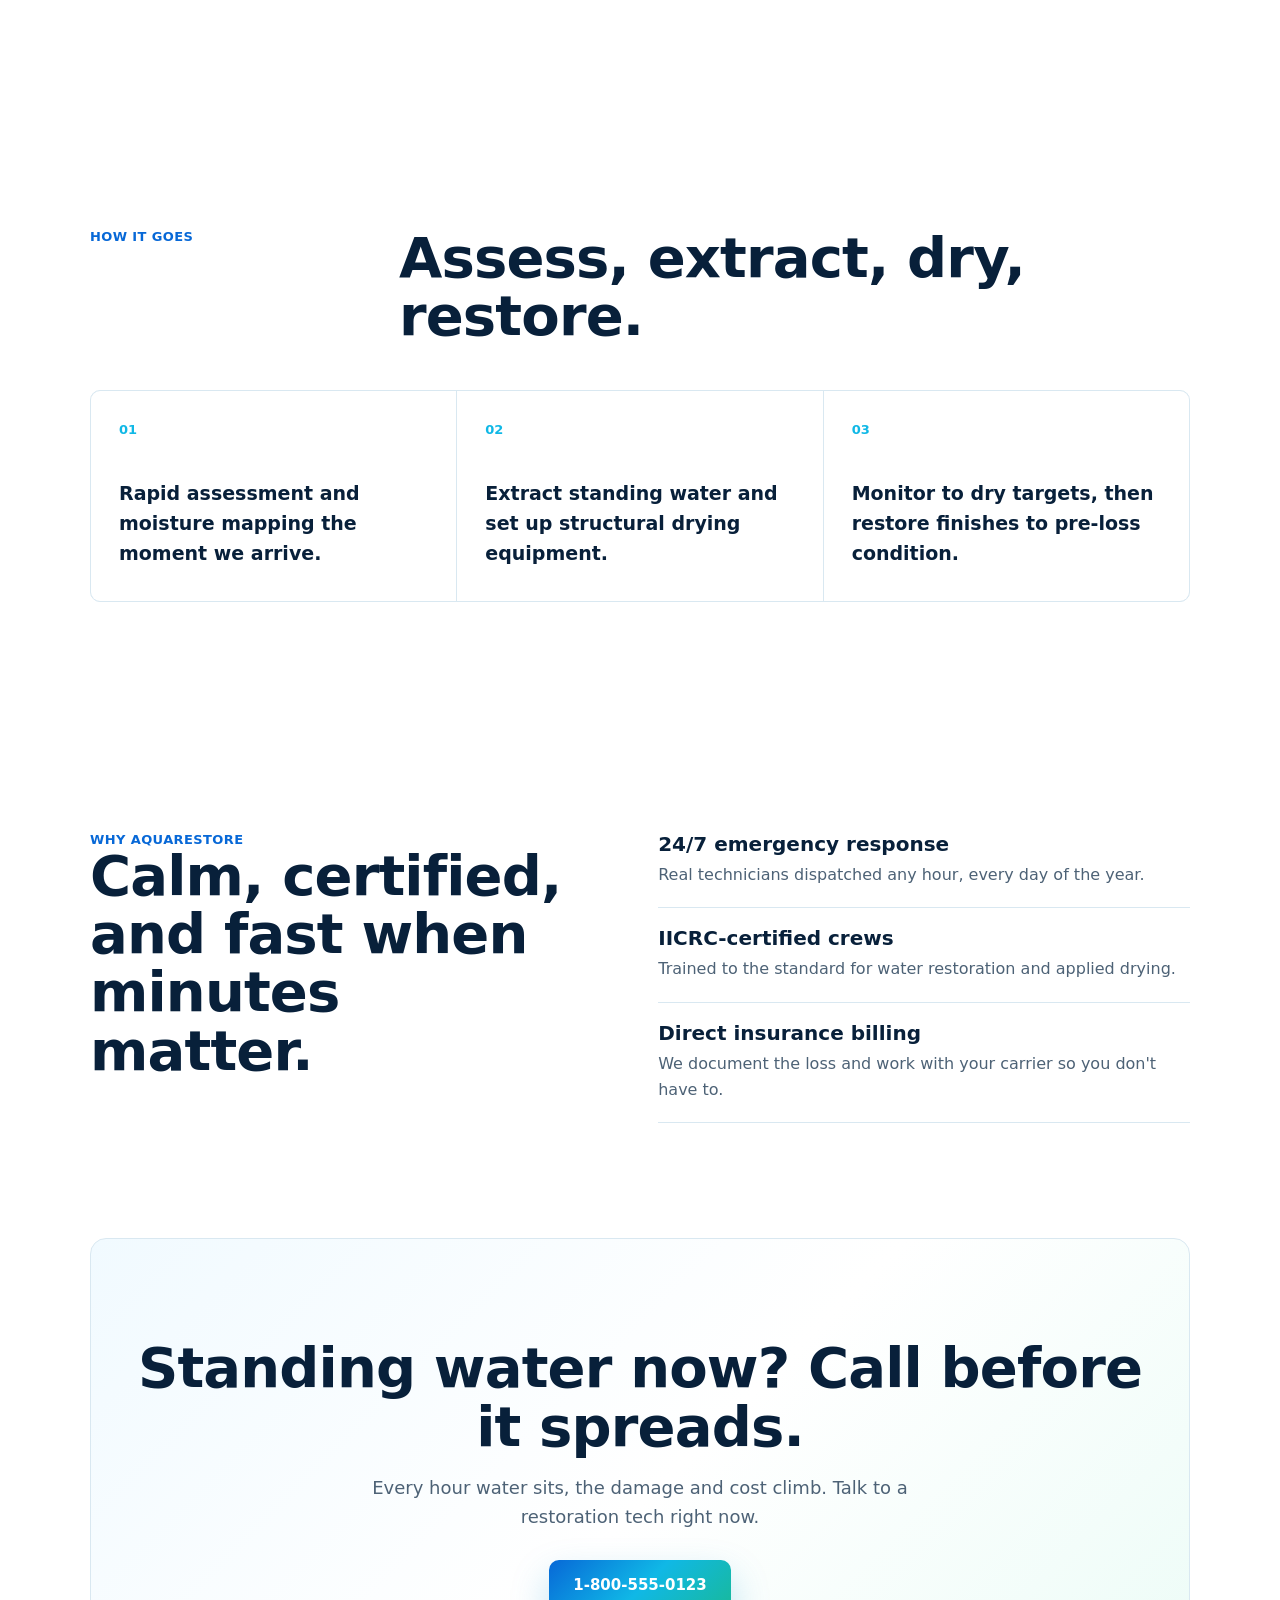
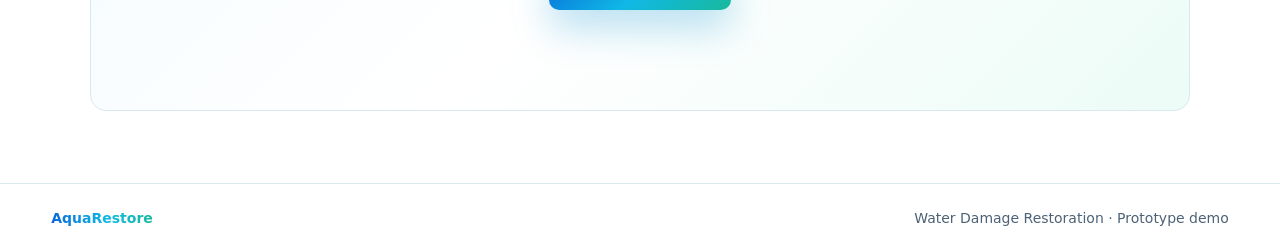
==== commit f7798217: "Apply round-1 panel fixes: dirty-water read, feel, a11y, perf Visual: warm gray-brown palette, 56 lo" ====
--- a/prototype/demo.html
+++ b/prototype/demo.html
@@ -109,23 +109,28 @@
 
       <div class="gate-nozzle" data-nozzle aria-hidden="true">
         <span class="nozzle-inner">
-          <!-- Flat cartoon spray nozzle, tip aiming down-left at the contact point. -->
-          <svg viewBox="0 0 64 64" width="58" height="58" aria-hidden="true">
-            <g transform="rotate(45 32 32)">
-              <!-- neck stub implying the bottle behind the head -->
-              <rect x="41" y="33" width="13" height="13" rx="4" transform="rotate(24 47 39)"
-                    fill="#eaf6ff" stroke="#053a7c" stroke-width="2.5" />
-              <!-- sprayer head/body -->
-              <path d="M13 25 h27 a7 7 0 0 1 7 7 v1 a7 7 0 0 1 -7 7 H13 a5.5 5.5 0 0 1 -5.5 -5.5 v-4 A5.5 5.5 0 0 1 13 25 Z"
+          <!-- Flat cartoon spray bottle, tip aiming down-left at the contact point.
+               A spray bottle is ~70% bottle: the body is what makes it read. -->
+          <svg viewBox="0 0 80 80" width="78" height="78" aria-hidden="true">
+            <g transform="rotate(-45 40 40)">
+              <!-- bottle body -->
+              <path d="M46 50 h14 a5 5 0 0 1 5 5 v8 a6 6 0 0 1 -6 6 h-12 a6 6 0 0 1 -6 -6 v-8 a5 5 0 0 1 5 -5 Z"
+                    fill="#eaf6ff" stroke="#053a7c" stroke-width="2.5" stroke-linejoin="round" />
+              <!-- bottle label stripe -->
+              <rect x="44" y="55" width="18" height="7" rx="2" fill="#10b8e6" opacity="0.55" />
+              <!-- neck connecting head to bottle -->
+              <rect x="47" y="43" width="10" height="9" rx="2" fill="#bcd7ea" stroke="#053a7c" stroke-width="2" />
+              <!-- sprayer head -->
+              <path d="M17 30 h30 a7 7 0 0 1 7 7 v2 a7 7 0 0 1 -7 7 H17 a5.5 5.5 0 0 1 -5.5 -5.5 v-5 A5.5 5.5 0 0 1 17 30 Z"
                     fill="#0768d7" stroke="#053a7c" stroke-width="2.5" stroke-linejoin="round" />
               <!-- tip cap + aperture -->
-              <rect x="2" y="26.5" width="9" height="12" rx="3" fill="#053a7c" />
-              <circle cx="6.5" cy="32.5" r="2.4" fill="#10b8e6" />
+              <rect x="5" y="31.5" width="9" height="13" rx="3" fill="#053a7c" />
+              <circle cx="9.5" cy="38" r="2.6" fill="#10b8e6" />
               <!-- trigger -->
-              <path d="M21 40.5 q-2.5 8.5 4 12 q3.5 1.5 4.5 -1.5 q-4.5 -4 -3.5 -10.5 Z"
+              <path d="M25 46 q-2.5 9 4.5 12.5 q3.5 1.5 4.5 -1.5 q-4.5 -4.5 -3.5 -11 Z"
                     fill="#10b8e6" stroke="#053a7c" stroke-width="2.5" stroke-linejoin="round" />
               <!-- gloss strip -->
-              <rect x="15" y="27.5" width="21" height="3.4" rx="1.7" fill="#ffffff" opacity="0.5" />
+              <rect x="19" y="32.5" width="22" height="3.4" rx="1.7" fill="#ffffff" opacity="0.5" />
             </g>
           </svg>
         </span>
@@ -137,8 +142,8 @@
       </div>
 
       <div class="gate-controls">
-        <button class="gate-sound" data-sound type="button" aria-pressed="false" aria-label="Enable spray sound">
-          <span data-sound-label>🔇 Sound</span>
+        <button class="gate-sound" data-sound type="button" aria-pressed="false">
+          <span data-sound-label>Sound off</span>
         </button>
         <button class="gate-skip" data-skip type="button" aria-label="Skip intro and view site">
           Skip intro →
--- a/prototype/demo.css
+++ b/prototype/demo.css
@@ -366,6 +366,12 @@
   display: none;
 }
 
+/* The gate itself takes programmatic focus on mount (keyboard users are one
+   Tab from the controls) — never paint a ring on the whole overlay. */
+.gate:focus {
+  outline: none;
+}
+
 .gate.is-fading {
   opacity: 0;
   pointer-events: none;
@@ -400,7 +406,13 @@
   transform-origin: left;
   background: linear-gradient(90deg, var(--blue), var(--cyan) 55%, var(--teal));
   box-shadow: 0 1px 0 rgba(0, 0, 0, 0.15);
-  transition: transform 220ms ease;
+  transition: transform 220ms ease, filter 300ms ease, box-shadow 300ms ease;
+}
+
+/* Near the finale the bar heats up — telegraphs that something is coming. */
+.gate-progress.is-hot .gate-progress-fill {
+  filter: brightness(1.35);
+  box-shadow: 0 0 12px rgba(16, 184, 230, 0.85), 0 1px 0 rgba(0, 0, 0, 0.15);
 }
 
 /* The spray nozzle that follows the pointer. The outer element carries the JS
@@ -420,12 +432,12 @@
 .nozzle-inner {
   position: absolute;
   display: block;
-  width: 66px;
-  height: 66px;
+  width: 78px;
+  height: 78px;
   /* Position the SVG so the sprayer TIP lands ~(+18px, -22px) from the pointer:
      the tool floats up-right of the finger and sprays down-left at the surface. */
-  left: 4px;
-  top: -72px;
+  left: 1px;
+  top: -80px;
   filter: drop-shadow(0 6px 14px rgba(3, 25, 55, 0.4));
   transition: transform 90ms ease;
 }
@@ -517,6 +529,9 @@
 .gate-skip,
 .gate-sound {
   cursor: pointer;
+  min-height: 44px;
+  display: inline-flex;
+  align-items: center;
   padding: 10px 16px;
   border-radius: 999px;
   border: 1px solid rgba(220, 244, 255, 0.55);
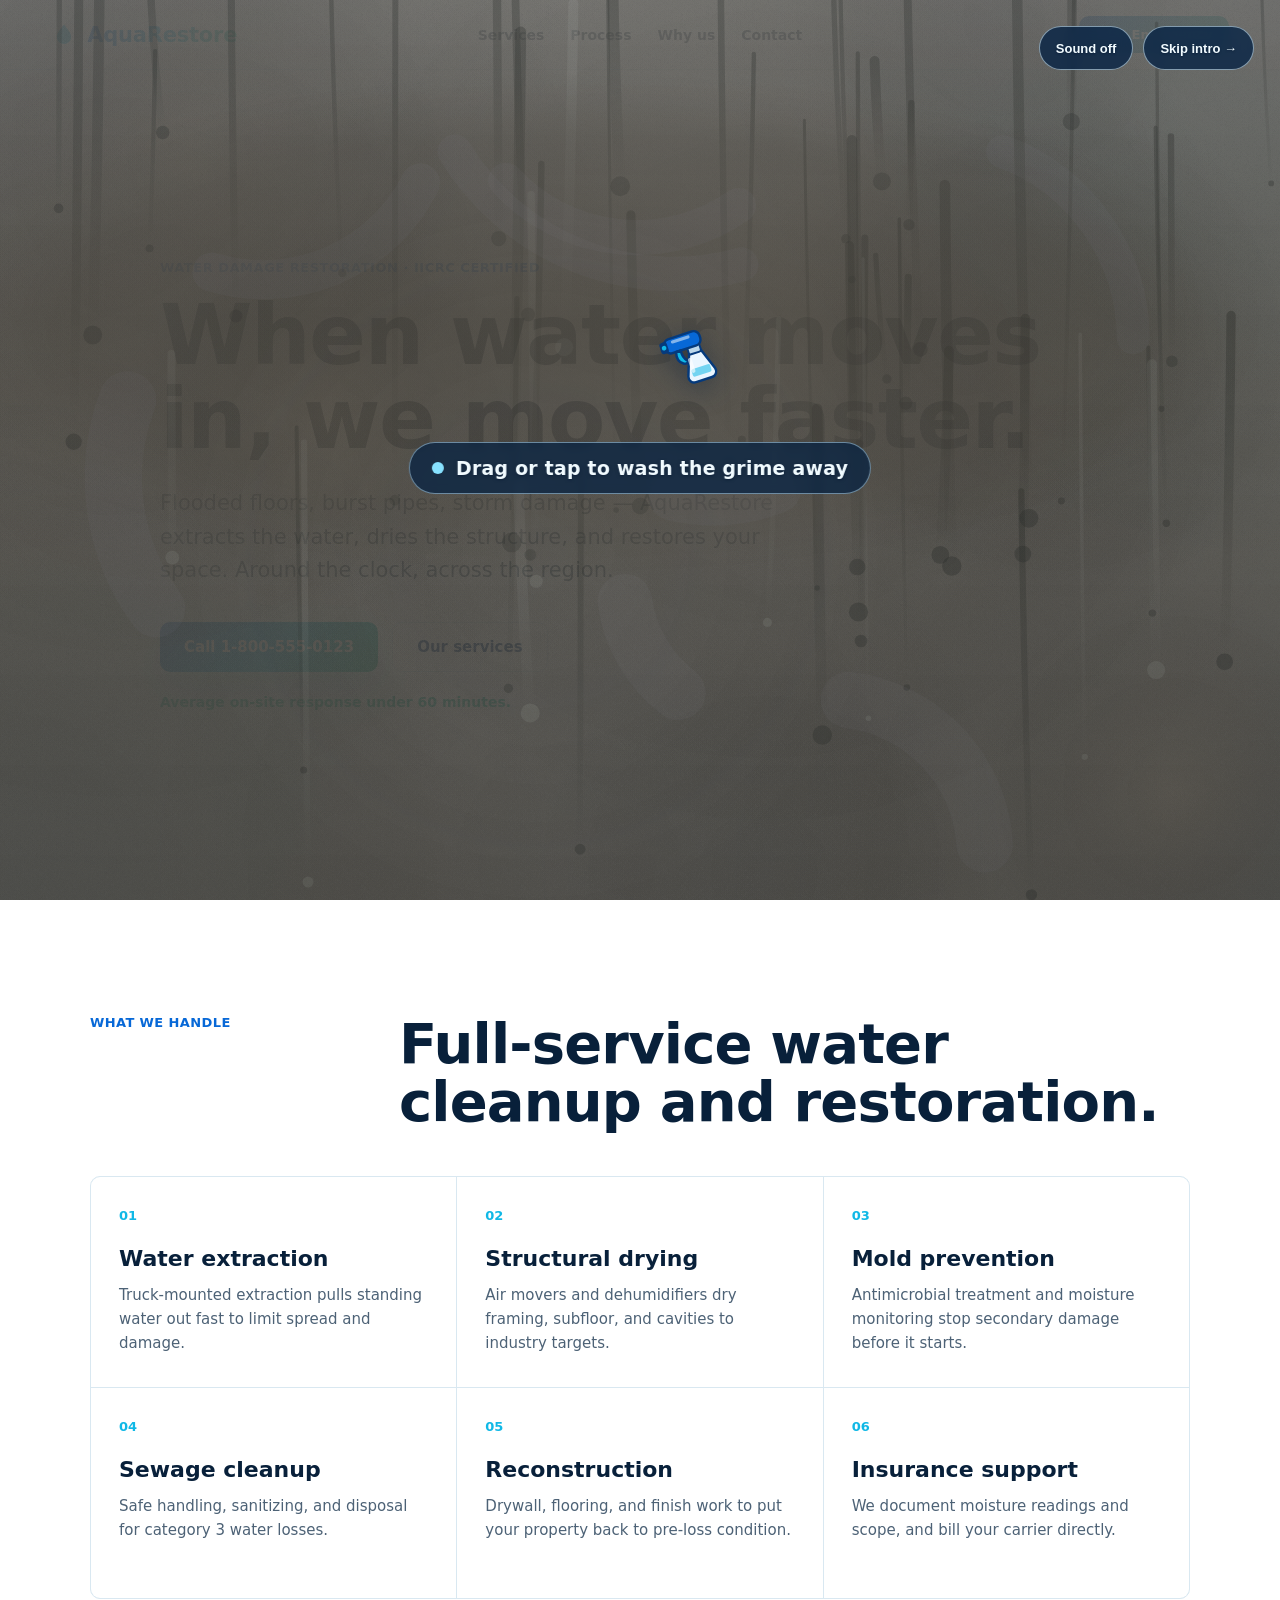
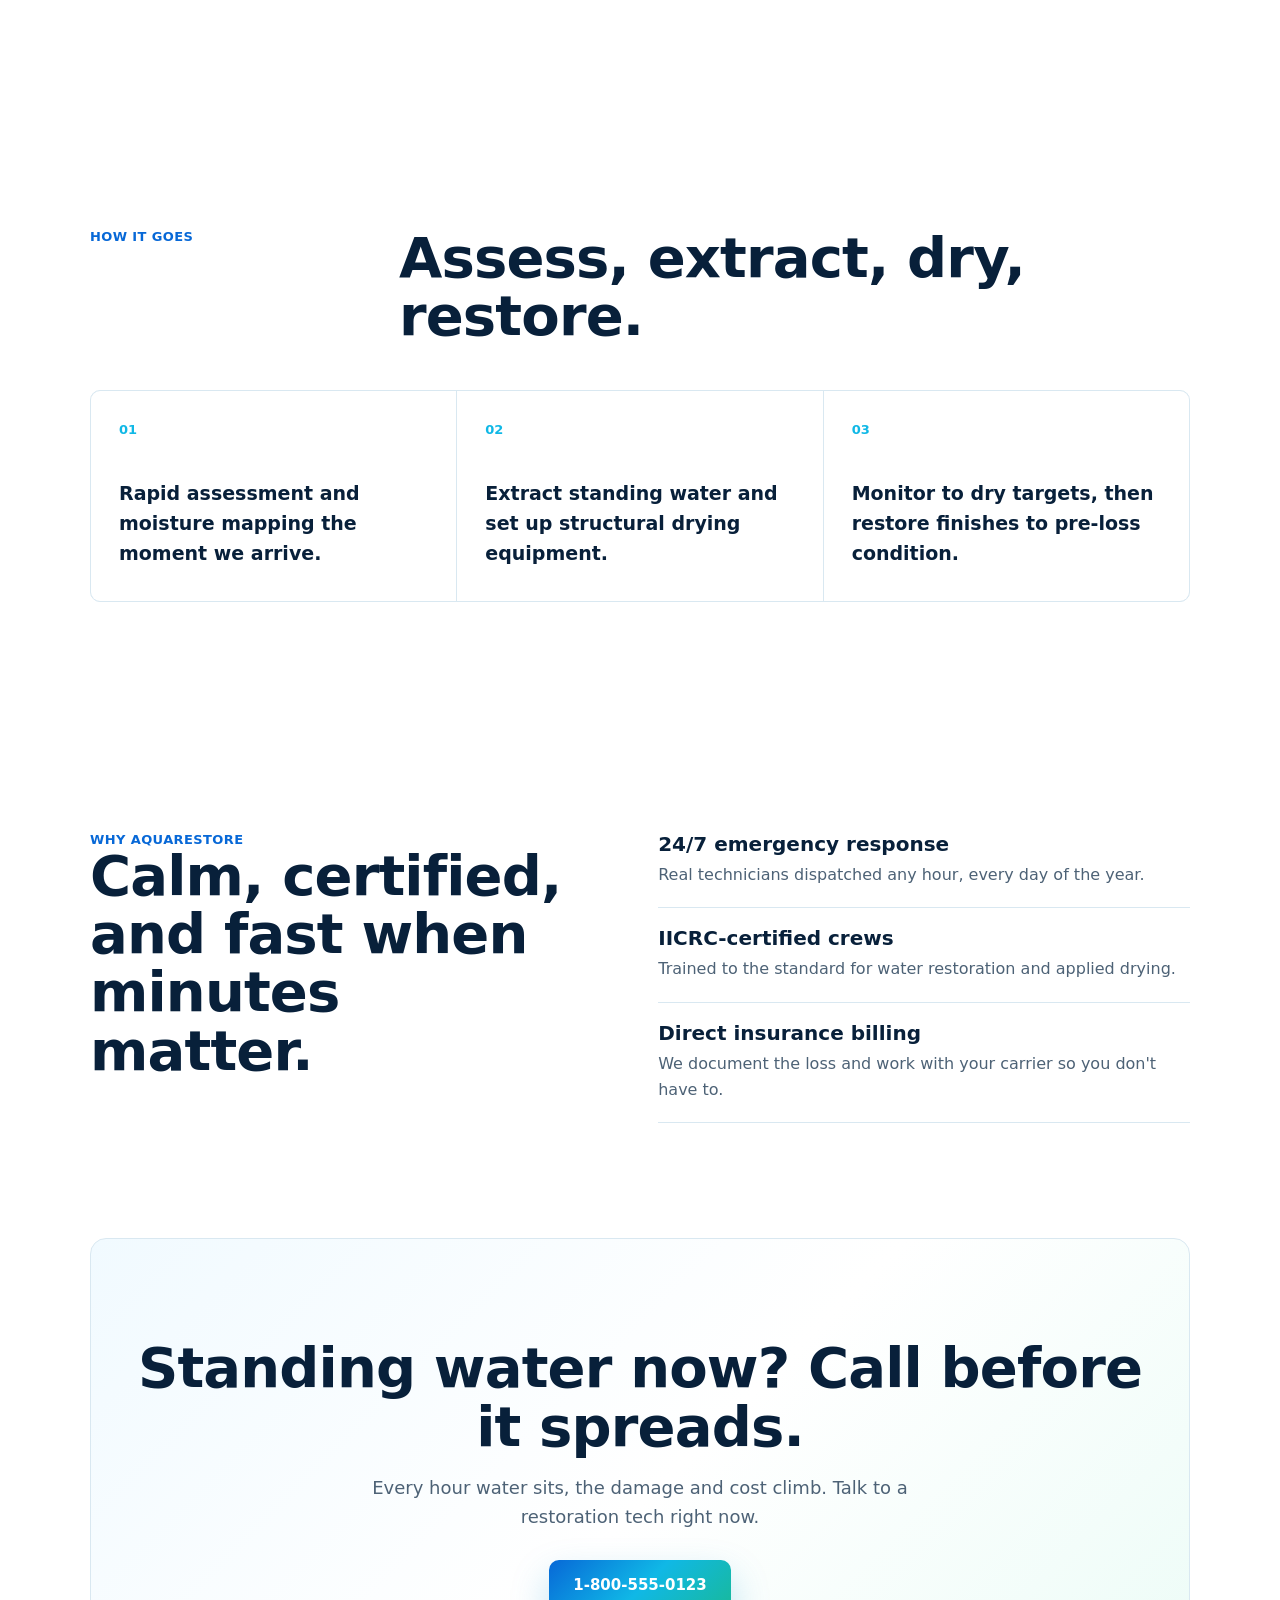
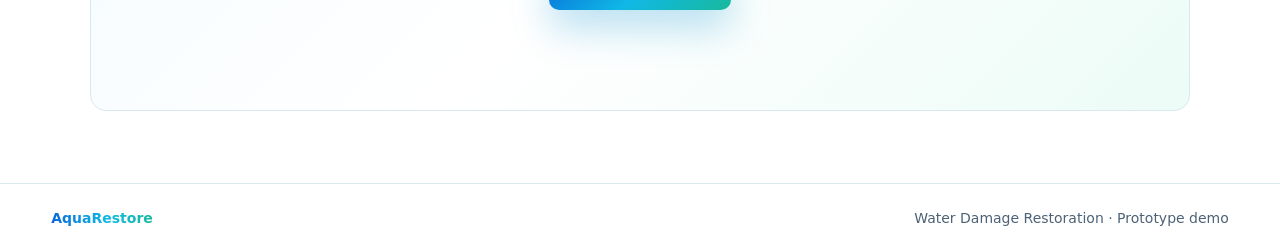
==== commit 2e95f5e7: "Round-3 visual fixes: dark organic streaks, hero silhouette, real bottle Dark wavy drip streaks (dir" ====
--- a/prototype/demo.html
+++ b/prototype/demo.html
@@ -109,28 +109,30 @@
 
       <div class="gate-nozzle" data-nozzle aria-hidden="true">
         <span class="nozzle-inner">
-          <!-- Flat cartoon spray bottle, tip aiming down-left at the contact point.
-               A spray bottle is ~70% bottle: the body is what makes it read. -->
+          <!-- Flat cartoon spray bottle: the classic upright A-shape (wide body,
+               pinched neck, head + trigger pointing left), tilted slightly into
+               the surface. The silhouette is what makes it read at a glance. -->
           <svg viewBox="0 0 80 80" width="78" height="78" aria-hidden="true">
-            <g transform="rotate(-45 40 40)">
-              <!-- bottle body -->
-              <path d="M46 50 h14 a5 5 0 0 1 5 5 v8 a6 6 0 0 1 -6 6 h-12 a6 6 0 0 1 -6 -6 v-8 a5 5 0 0 1 5 -5 Z"
+            <g transform="rotate(-18 40 40)">
+              <!-- A-shape bottle body flaring from the neck -->
+              <path d="M30 41 h13 l8 22 a6 6 0 0 1 -5.8 7.8 H28 a6 6 0 0 1 -5.8 -7.8 Z"
                     fill="#eaf6ff" stroke="#053a7c" stroke-width="2.5" stroke-linejoin="round" />
               <!-- bottle label stripe -->
-              <rect x="44" y="55" width="18" height="7" rx="2" fill="#10b8e6" opacity="0.55" />
-              <!-- neck connecting head to bottle -->
-              <rect x="47" y="43" width="10" height="9" rx="2" fill="#bcd7ea" stroke="#053a7c" stroke-width="2" />
-              <!-- sprayer head -->
-              <path d="M17 30 h30 a7 7 0 0 1 7 7 v2 a7 7 0 0 1 -7 7 H17 a5.5 5.5 0 0 1 -5.5 -5.5 v-5 A5.5 5.5 0 0 1 17 30 Z"
+              <rect x="27" y="57" width="20" height="8" rx="2" fill="#10b8e6" opacity="0.55" />
+              <!-- pinched neck -->
+              <rect x="30" y="33" width="13" height="9" rx="2" fill="#bcd7ea" stroke="#053a7c" stroke-width="2" />
+              <!-- sprayer head pointing left -->
+              <path d="M14 20 h26 a6 6 0 0 1 6 6 v3 a6 6 0 0 1 -6 6 H14 a5 5 0 0 1 -5 -5 v-5 a5 5 0 0 1 5 -5 Z"
                     fill="#0768d7" stroke="#053a7c" stroke-width="2.5" stroke-linejoin="round" />
               <!-- tip cap + aperture -->
-              <rect x="5" y="31.5" width="9" height="13" rx="3" fill="#053a7c" />
-              <circle cx="9.5" cy="38" r="2.6" fill="#10b8e6" />
-              <!-- trigger -->
-              <path d="M25 46 q-2.5 9 4.5 12.5 q3.5 1.5 4.5 -1.5 q-4.5 -4.5 -3.5 -11 Z"
+              <rect x="3.5" y="21.5" width="8" height="12" rx="3" fill="#053a7c" />
+              <circle cx="7.5" cy="27.5" r="2.4" fill="#10b8e6" />
+              <!-- protruding trigger under the head's front -->
+              <path d="M18 35 q-3 10 4 14 q3.5 1.6 4.6 -1.6 q-4.6 -5 -3.6 -12.4 Z"
                     fill="#10b8e6" stroke="#053a7c" stroke-width="2.5" stroke-linejoin="round" />
-              <!-- gloss strip -->
-              <rect x="19" y="32.5" width="22" height="3.4" rx="1.7" fill="#ffffff" opacity="0.5" />
+              <!-- gloss strips -->
+              <rect x="16" y="22.5" width="20" height="3.2" rx="1.6" fill="#ffffff" opacity="0.5" />
+              <rect x="27" y="45" width="4" height="16" rx="2" fill="#ffffff" opacity="0.6" />
             </g>
           </svg>
         </span>
--- a/prototype/demo.css
+++ b/prototype/demo.css
@@ -434,10 +434,10 @@
   display: block;
   width: 78px;
   height: 78px;
-  /* Position the SVG so the sprayer TIP lands ~(+18px, -22px) from the pointer:
-     the tool floats up-right of the finger and sprays down-left at the surface. */
-  left: 1px;
-  top: -80px;
+  /* Position the SVG so the sprayer TIP lands ~(+24px, -12px) from the pointer:
+     the bottle floats up-right of the finger and sprays down-left at the surface. */
+  left: 19px;
+  top: -49px;
   filter: drop-shadow(0 6px 14px rgba(3, 25, 55, 0.4));
   transition: transform 90ms ease;
 }
@@ -584,6 +584,13 @@
   .site-footer {
     flex-direction: column;
   }
+  /* On phones the pills would sit on the site's logo as it's revealed — move
+     them to the thumb zone instead. */
+  .gate-controls {
+    top: auto;
+    bottom: calc(16px + env(safe-area-inset-bottom, 0px));
+    right: 14px;
+  }
 }
 
 /* Users who prefer reduced motion never see the game — JS short-circuits to reveal.
